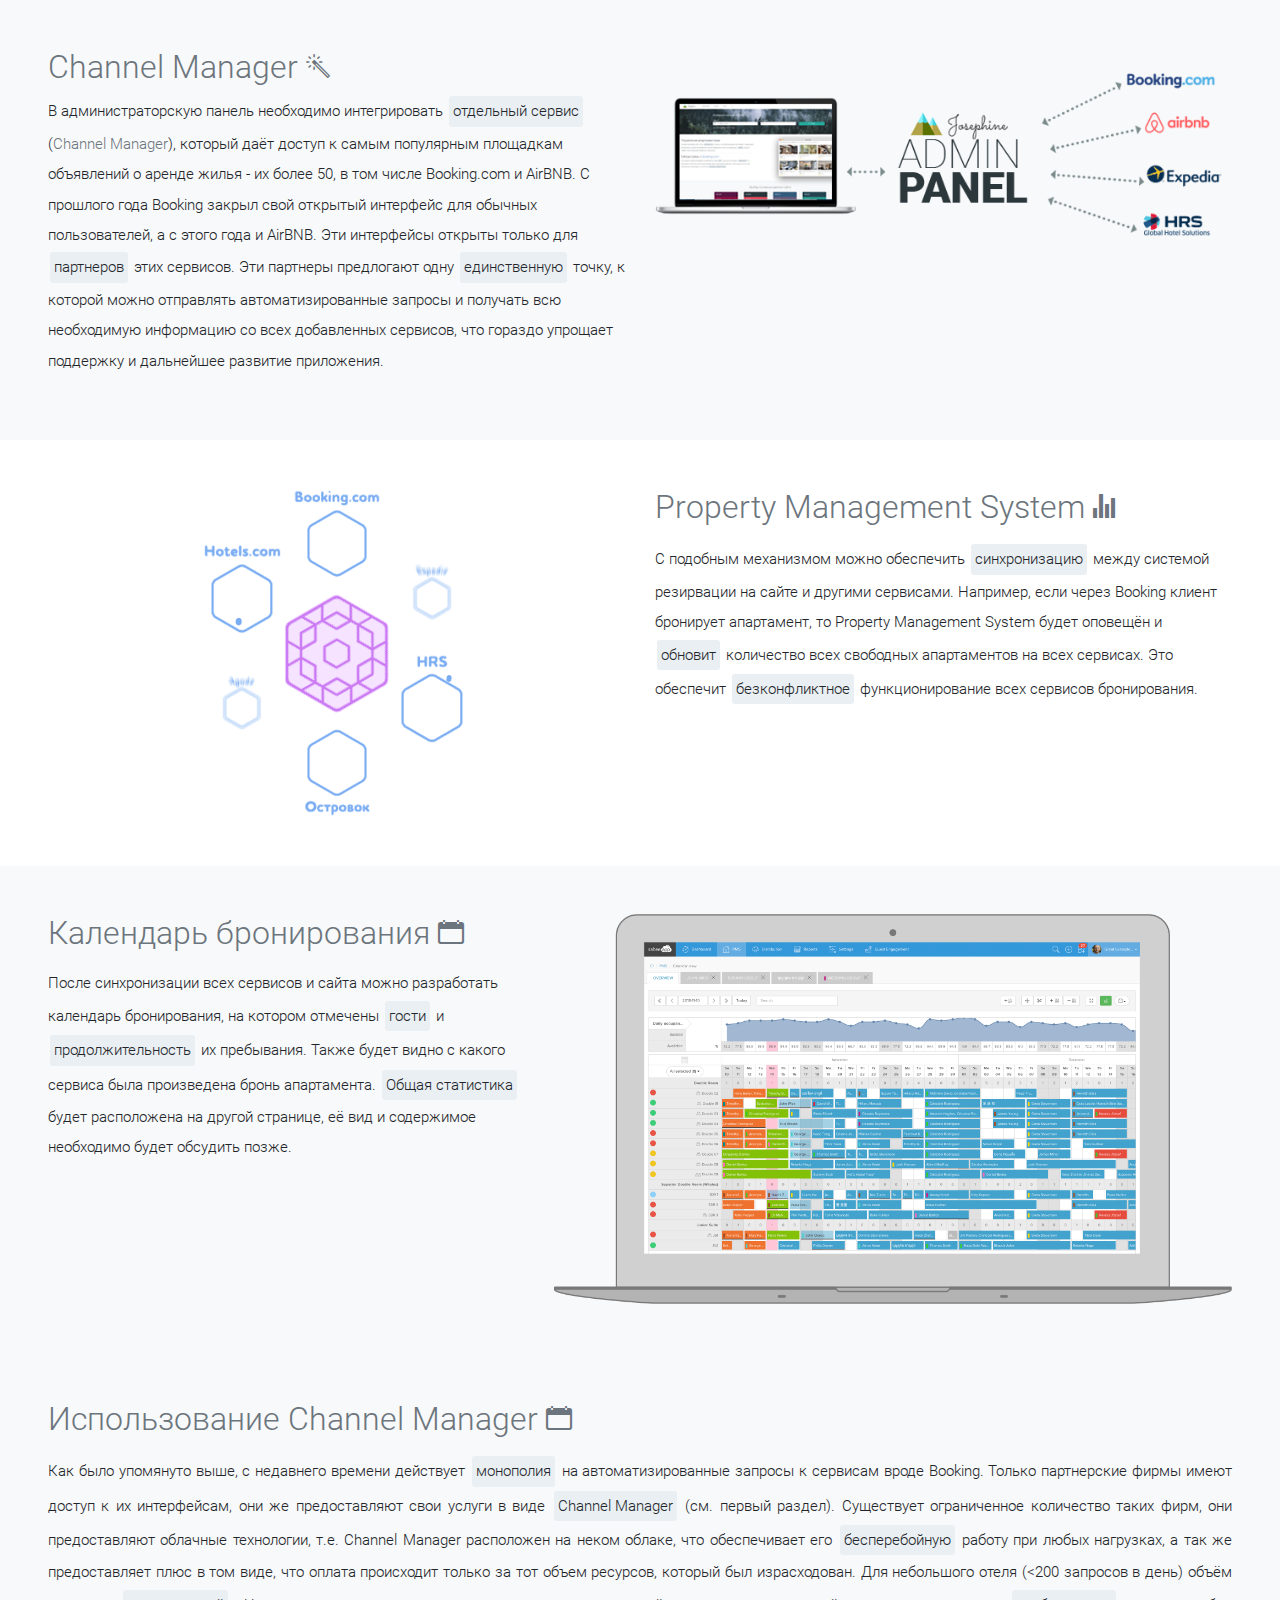
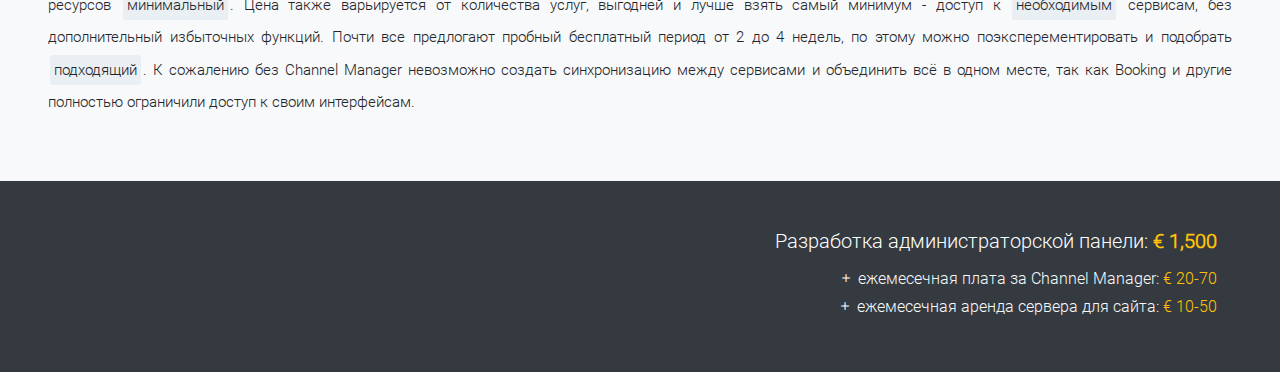
==== admin/dev.html @ dfe47407 "add page about admin and channel manager" ====
<!DOCTYPE html>
<html>
<head>
	<title>Admin panel</title>
	<link rel="stylesheet" type="text/css" href="../css/bootstrap.min.css">
	<link rel="stylesheet" type="text/css" href="../css/style.css">
	<link rel="stylesheet" type="text/css" href="../ionicons/ionicons.min.css">
	<link rel="shortcut icon" type="image/ico" href="../img/favicon.ico"/>
</head>
<body class="bg-light">
	<div class="container-fluid p-5">
		<div class="row">
			<div class="col-6">
				<h2 class="text-secondary">Channel Manager<i class="ml-2 icon ion-ios-color-wand"></i></h2>
				<p class="line-height-2">
					В администраторскую панель необходимо интегрировать <code>отдельный сервис</code> (<span class="text-secondary">Channel Manager</span>), который даёт доступ к самым популярным площадкам объявлений о аренде жилья - их более 50, в том числе Booking.com и AirBNB. С прошлого года Booking закрыл свой открытый интерфейс для обычных пользователей, а с этого года и AirBNB. Эти интерфейсы открыты только для <code>партнеров</code> этих сервисов. Эти партнеры предлогают одну <code>единственную</code> точку, к которой можно отправлять автоматизированные запросы и получать всю необходимую информацию со всех добавленных сервисов, что гораздо упрощает поддержку и дальнейшее развитие приложения.  
				</p>
			</div>
			<div class="col-6">
				<img src="../img/channelmanager.png" class="img-fluid">
			</div>
		</div>
	</div>
	<div class="container-fluid p-5 bg-white">
		<div class="row">
			<div class="col-6 text-center">
				<img src="../img/CM2.gif" class="img-fluid">
			</div>
			<div class="col-6">
				<h2 class="text-secondary mb-3">Property Management System<i class="ml-2 icon ion-ios-stats"></i></h2>
				<p class="line-height-2">
					С подобным механизмом можно обеспечить <code>синхронизацию</code> между системой резирвации на сайте и другими сервисами. Например, если через Booking клиент бронирует апартамент, то Property Management System будет оповещён и <code>обновит</code> количество всех свободных апартаментов на всех сервисах. Это обеспечит <code>безконфликтное</code> функционирование всех сервисов бронирования. 
				</p>
			</div>
		</div>
	</div>
	<div class="container-fluid p-5 bg-light">
		<div class="row">
			<div class="col-5">
				<h2 class="text-secondary mb-3">Календарь бронирования<i class="ml-2 icon ion-ios-calendar"></i></h2>
				<p class="line-height-2">
					После синхронизации всех сервисов и сайта можно разработать календарь бронирования, на котором отмечены <code>гости</code> и <code>продолжительность</code> их пребывания. Также будет видно с какого сервиса была произведена бронь апартамента. <code>Общая статистика</code> будет расположена на другой странице, её вид и содержимое необходимо будет обсудить позже.
				</p>
			</div>
			<div class="col-7">
				<img src="../img/calendar.png" class="img-fluid">
			</div>
		</div>
	</div>
	<div class="container-fluid p-5 bg-light">
		<div class="row">
			<div class="col-12">
				<h2 class="text-secondary mb-3">Использование Channel Manager<i class="ml-2 icon ion-ios-calendar"></i></h2>
				<p class="line-height-2 text-justify">
					Как было упомянуто выше, с недавнего времени действует <code>монополия</code> на автоматизированные запросы к сервисам вроде Booking. Только партнерские фирмы имеют доступ к их интерфейсам, они же предоставляют свои услуги в виде <code>Channel Manager</code> (см. первый раздел). Существует ограниченное количество таких фирм, они предоставляют облачные технологии, т.е. Channel Manager расположен на неком облаке, что обеспечивает его <code>бесперебойную</code> работу при любых нагрузках, а так же предоставляет плюс в том виде, что оплата происходит только за тот объем ресурсов, который был израсходован. Для небольшого отеля (&lt;200 запросов в день) объём ресурсов <code>минимальный</code>. Цена также варьируется от количества услуг, выгодней и лучше взять самый минимум - доступ к <code>необходимым</code> сервисам, без дополнительный избыточных функций. Почти все предлогают пробный бесплатный период от 2 до 4 недель, по этому можно поэксперементировать и подобрать <code>подходящий</code>. К сожалению без Channel Manager невозможно создать синхронизацию между сервисами и объединить всё в одном месте, так как Booking и другие полностью ограничили доступ к своим интерфейсам.
				</p>
			</div>
		</div>
	</div>
	<div class="container-fluid p-5 bg-dark">
		<div class="row">
			<div class="col-4">
				
			</div>
			<div class="col-8">
				<div class="col-12 mb-3">
					<h5 class="text-right">
						<span class="text-white">Разработка администраторской панели:</span>
						<span class="text-warning font-weight-bold">€ 1,500</span>
					</h5>
				</div>
				<div class="col-12">
					<h6 class="text-right">
						<span class="text-light"><i class="mr-2 icon ion-ios-add"></i>ежемесечная плата за Channel Manager:</span>
						<span class="text-warning">€ 20-70</span>
					</h6>
					<h6 class="text-right">
						<span class="text-light"><i class="mr-2 icon ion-ios-add"></i>ежемесечная аренда сервера для сайта:</span>
						<span class="text-warning">€ 10-50</span>
					</h6>
				</div>
			</div>
			
		</div>
	</div>
</body>
</html>
---- css/style.css ----
body, header{
	font-family: 'Roboto', sans-serif;
  	font-size: 0.95rem !important;
}
.btn{
  font-size: 0.9rem !important;
}
@font-face {
  font-family: Roboto;
  src: url(../Roboto/Roboto-Light.ttf);
}
.hoverable.dark{
	background-color: #cfd8dc
}
.hoverable.light{
	background-color: transparent;
}
.hoverable{
	transition: background-color 250ms;
}
.hoverable.dark:hover{
	background-color: #b0bec5
}
.hoverable.light:hover{
 background-color: #eceff1
}
.font-size-full{
	font-size: 1rem;
}
.height-100{
	height: 100vh;
}
a:hover{
	text-decoration: none;
}
.modal{
	bottom: unset !important;
}
.modal-content{
	border: 0 !important
}
abbr[title]{
	text-decoration: none;
}
.btn.focus, .btn:focus{
	box-shadow: unset !important;
}
.small-select>.select-dropdown.dropdown-trigger{
	max-width: 70px
}
.caret{display: none;}
input:focus{
	outline: none;
}
code{
	background-color: #e9eff3;
	padding: 0 4px 0 4px;
	margin: 2px;
	display: inline-block;
	font-family: inherit;
	font-size: inherit;
	color: inherit;
	border-radius: 3px;
}
.line-height-2{
	line-height: 2
}
::selection{
	background-color: #26a69a;
	color: #fff;
}
/**/
.window {
  /*border-top-left-radius: 6px;
  border-top-right-radius: 6px;*/
  border-radius: 6px;
  border: 1px solid #adadad;
  max-width: 600px;
  margin: 0 auto;
  box-shadow: 0 20px 70px rgba(0, 0, 0, 0.55);
}
.window__bar {
  background:
  radial-gradient(7px at 14px 50%, #ff5e57 0px, #ff635a 5px, #fd5249 6px, rgba(255, 255, 255, 0) 7px),
  radial-gradient(7px at 34px 50%, #ffbd2e 0px, #ffc42f 5px, #fcb91b 6px, rgba(255, 255, 255, 0) 7px),
  radial-gradient(7px at 54px 50%, #cfcfcf 0px, #d3d3d3 5px, #c6c6c6 6px, rgba(255, 255, 255, 0) 7px),
  linear-gradient(to top, #cccccc 0%, #d6d6d6 1px, #ebebeb 100%);
}
.window__bar {
  border: 1px solid white;
  border-left-color: #f3f3f3;
  border-right-color: #f3f3f3;
  border-bottom-color: #bdbdbd;
  border-top-left-radius: 6px;
  border-top-right-radius: 6px;
  height: 20px;
  text-align: center;
  color: #505151;
  font-size: 12px;
  font-weight: bold;
  line-height: 20px;
  vertical-align: middle;
}
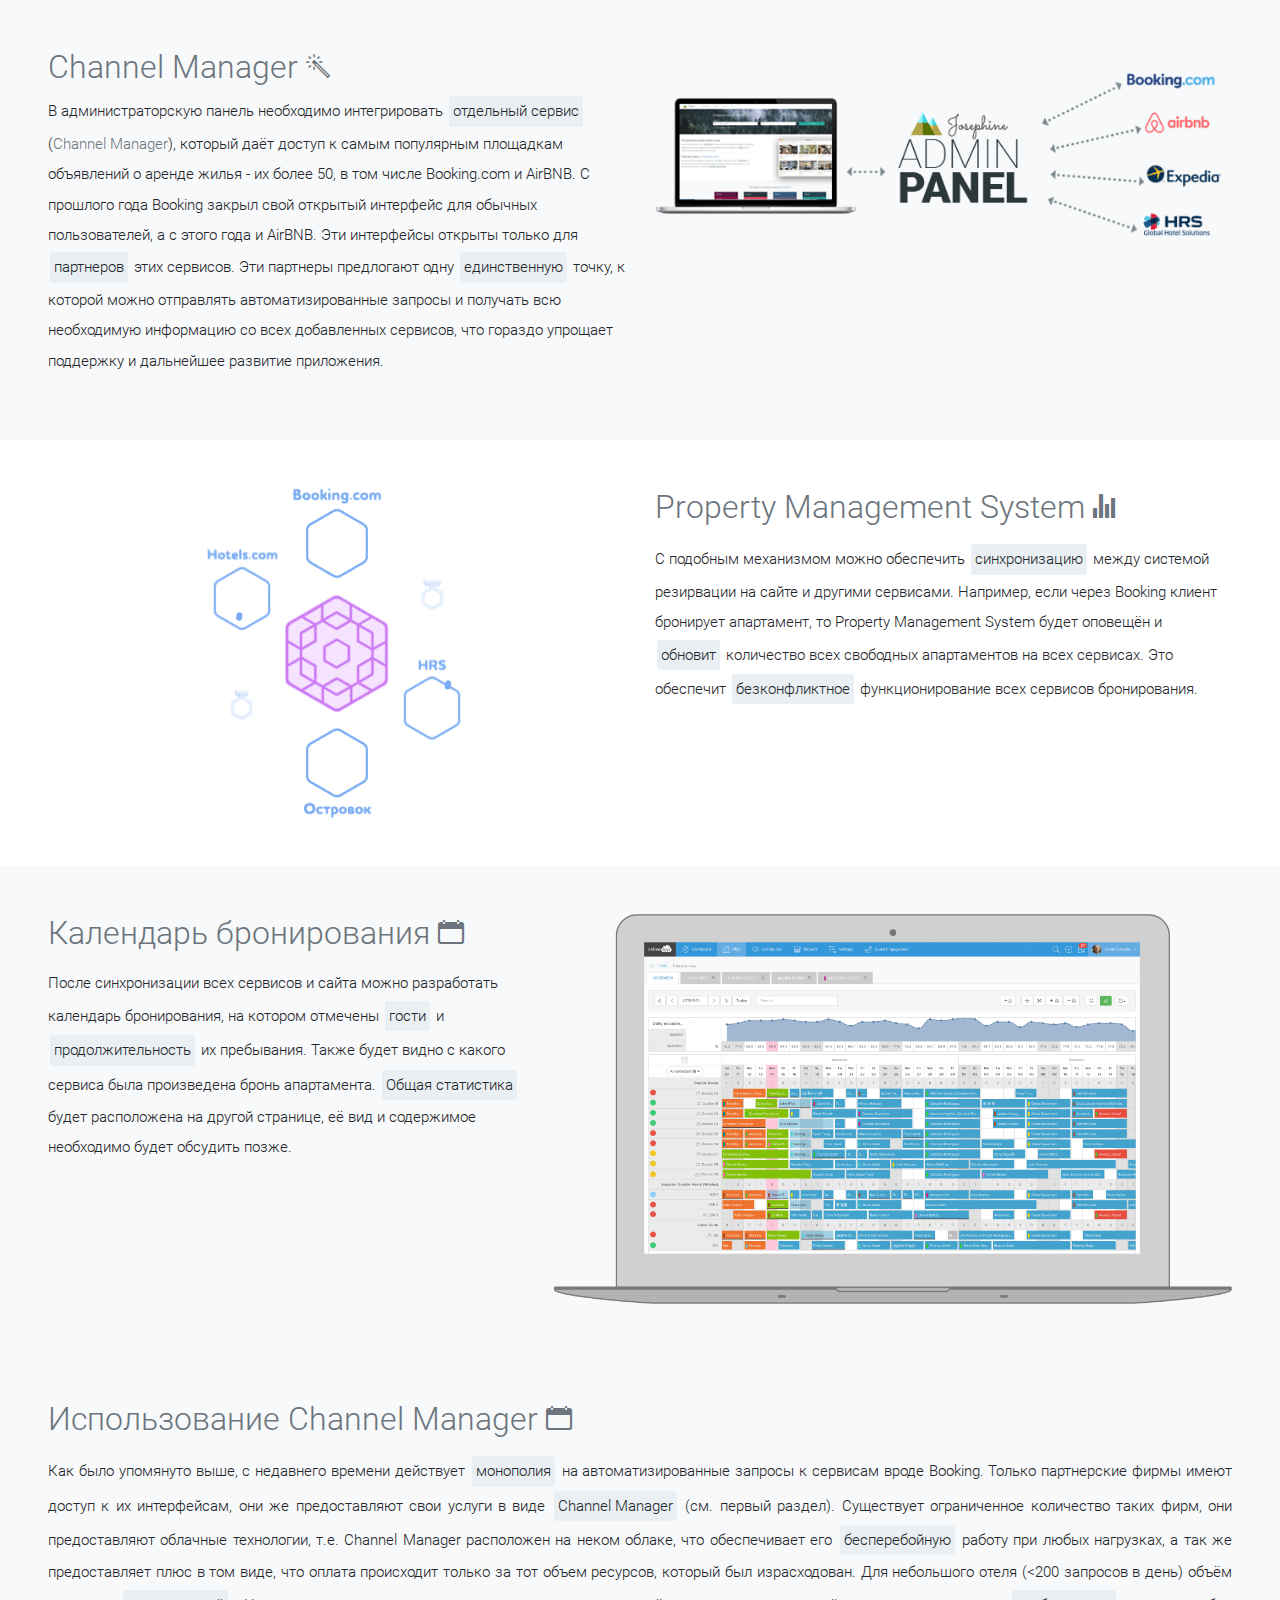
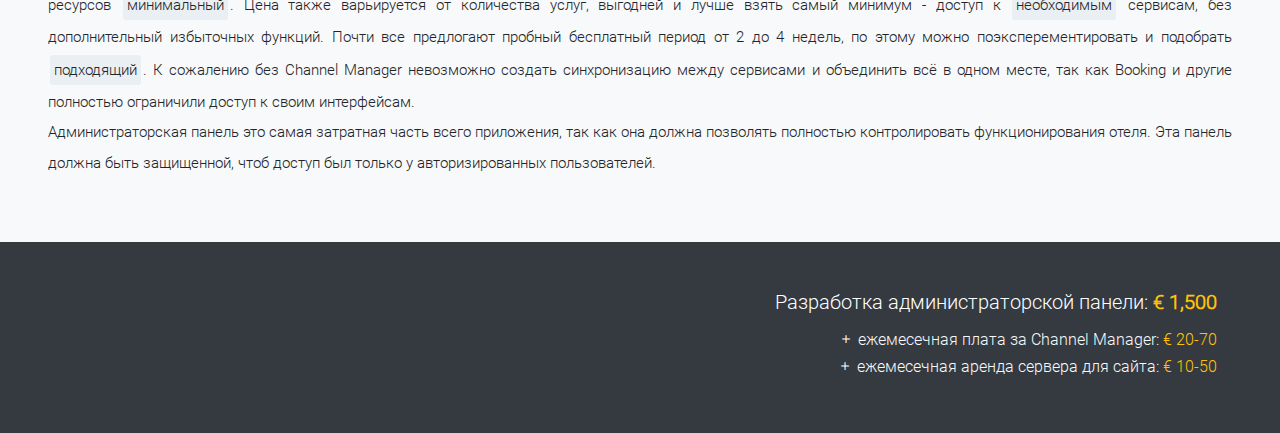
==== commit 914ffd6e: "add page about admin and channel manager" ====
--- a/admin/dev.html
+++ b/admin/dev.html
@@ -52,7 +52,8 @@
 			<div class="col-12">
 				<h2 class="text-secondary mb-3">Использование Channel Manager<i class="ml-2 icon ion-ios-calendar"></i></h2>
 				<p class="line-height-2 text-justify">
-					Как было упомянуто выше, с недавнего времени действует <code>монополия</code> на автоматизированные запросы к сервисам вроде Booking. Только партнерские фирмы имеют доступ к их интерфейсам, они же предоставляют свои услуги в виде <code>Channel Manager</code> (см. первый раздел). Существует ограниченное количество таких фирм, они предоставляют облачные технологии, т.е. Channel Manager расположен на неком облаке, что обеспечивает его <code>бесперебойную</code> работу при любых нагрузках, а так же предоставляет плюс в том виде, что оплата происходит только за тот объем ресурсов, который был израсходован. Для небольшого отеля (&lt;200 запросов в день) объём ресурсов <code>минимальный</code>. Цена также варьируется от количества услуг, выгодней и лучше взять самый минимум - доступ к <code>необходимым</code> сервисам, без дополнительный избыточных функций. Почти все предлогают пробный бесплатный период от 2 до 4 недель, по этому можно поэксперементировать и подобрать <code>подходящий</code>. К сожалению без Channel Manager невозможно создать синхронизацию между сервисами и объединить всё в одном месте, так как Booking и другие полностью ограничили доступ к своим интерфейсам.
+					Как было упомянуто выше, с недавнего времени действует <code>монополия</code> на автоматизированные запросы к сервисам вроде Booking. Только партнерские фирмы имеют доступ к их интерфейсам, они же предоставляют свои услуги в виде <code>Channel Manager</code> (см. первый раздел). Существует ограниченное количество таких фирм, они предоставляют облачные технологии, т.е. Channel Manager расположен на неком облаке, что обеспечивает его <code>бесперебойную</code> работу при любых нагрузках, а так же предоставляет плюс в том виде, что оплата происходит только за тот объем ресурсов, который был израсходован. Для небольшого отеля (&lt;200 запросов в день) объём ресурсов <code>минимальный</code>. Цена также варьируется от количества услуг, выгодней и лучше взять самый минимум - доступ к <code>необходимым</code> сервисам, без дополнительный избыточных функций. Почти все предлогают пробный бесплатный период от 2 до 4 недель, по этому можно поэксперементировать и подобрать <code>подходящий</code>. К сожалению без Channel Manager невозможно создать синхронизацию между сервисами и объединить всё в одном месте, так как Booking и другие полностью ограничили доступ к своим интерфейсам. <br>
+					Администраторская панель это самая затратная часть всего приложения, так как она должна позволять полностью контролировать функционирования отеля. Эта панель должна быть защищенной, чтоб доступ был только у авторизированных пользователей. 
 				</p>
 			</div>
 		</div>
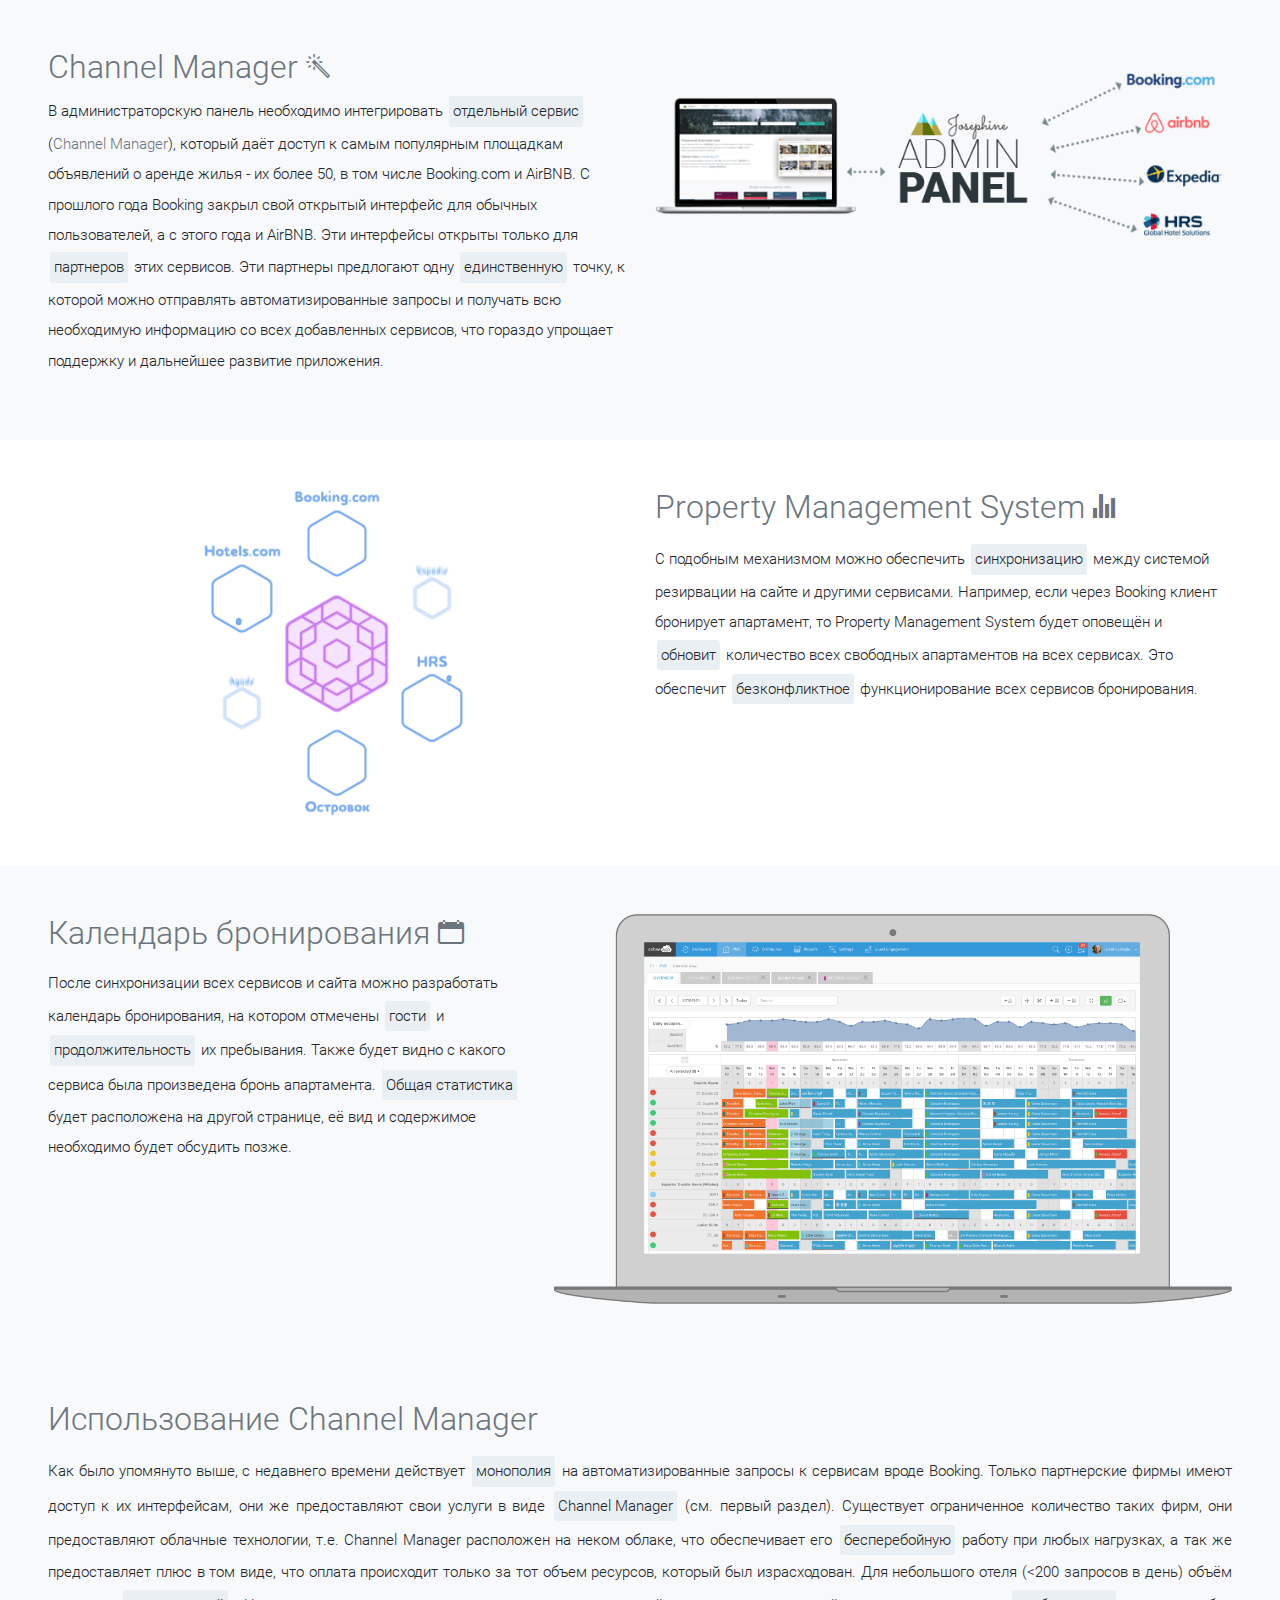
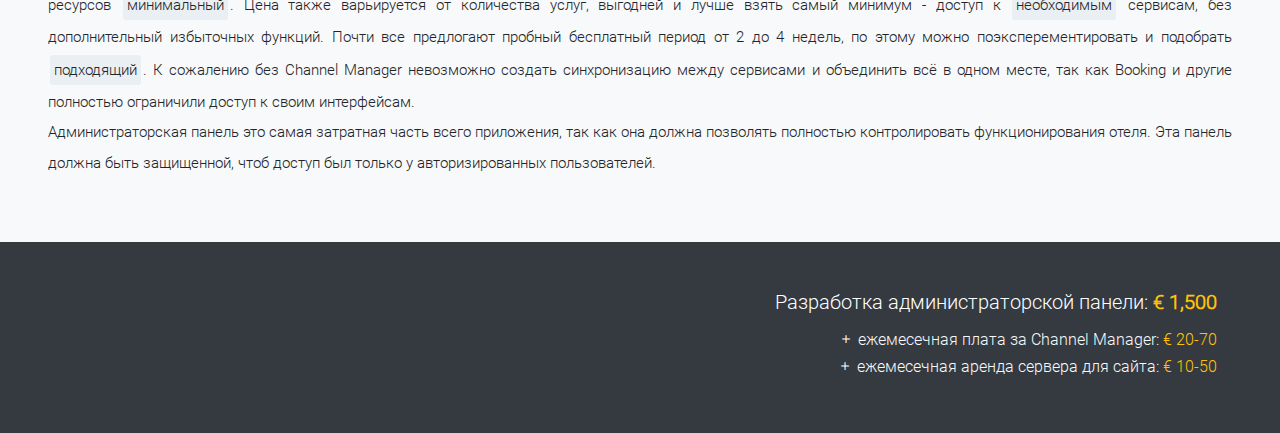
==== commit b52a373c: "remove icon" ====
--- a/admin/dev.html
+++ b/admin/dev.html
@@ -50,7 +50,7 @@
 	<div class="container-fluid p-5 bg-light">
 		<div class="row">
 			<div class="col-12">
-				<h2 class="text-secondary mb-3">Использование Channel Manager<i class="ml-2 icon ion-ios-calendar"></i></h2>
+				<h2 class="text-secondary mb-3">Использование Channel Manager</h2>
 				<p class="line-height-2 text-justify">
 					Как было упомянуто выше, с недавнего времени действует <code>монополия</code> на автоматизированные запросы к сервисам вроде Booking. Только партнерские фирмы имеют доступ к их интерфейсам, они же предоставляют свои услуги в виде <code>Channel Manager</code> (см. первый раздел). Существует ограниченное количество таких фирм, они предоставляют облачные технологии, т.е. Channel Manager расположен на неком облаке, что обеспечивает его <code>бесперебойную</code> работу при любых нагрузках, а так же предоставляет плюс в том виде, что оплата происходит только за тот объем ресурсов, который был израсходован. Для небольшого отеля (&lt;200 запросов в день) объём ресурсов <code>минимальный</code>. Цена также варьируется от количества услуг, выгодней и лучше взять самый минимум - доступ к <code>необходимым</code> сервисам, без дополнительный избыточных функций. Почти все предлогают пробный бесплатный период от 2 до 4 недель, по этому можно поэксперементировать и подобрать <code>подходящий</code>. К сожалению без Channel Manager невозможно создать синхронизацию между сервисами и объединить всё в одном месте, так как Booking и другие полностью ограничили доступ к своим интерфейсам. <br>
 					Администраторская панель это самая затратная часть всего приложения, так как она должна позволять полностью контролировать функционирования отеля. Эта панель должна быть защищенной, чтоб доступ был только у авторизированных пользователей. 
